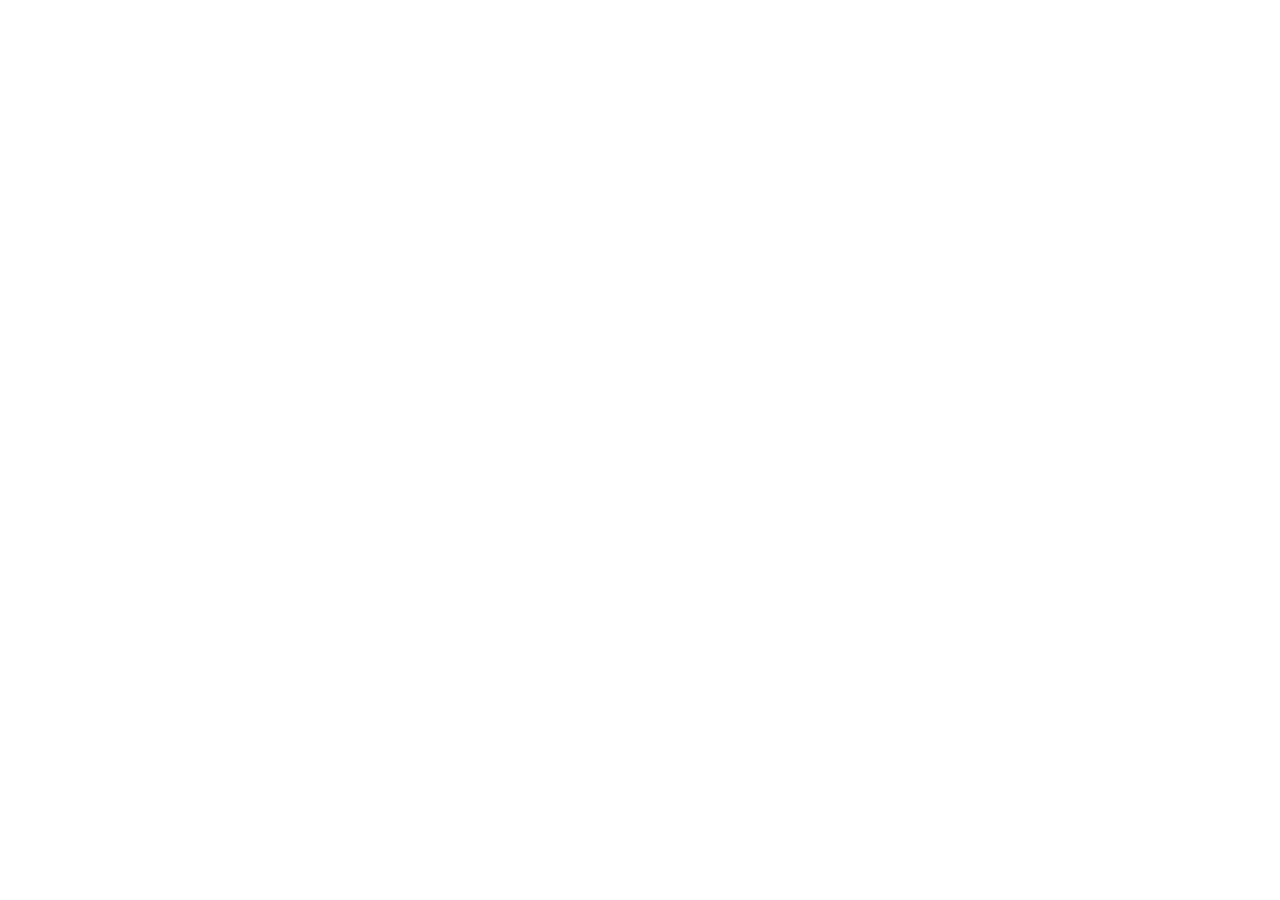
==== index.html @ e74fbfff "[作成]index" ====
<!DOCTYPE html>
<html lang="en">
<head>
    <meta charset="UTF-8">
    <meta name="viewport" content="width=device-width, initial-scale=1.0">
    <link rel="stylesheet" href="css/index.css">
    <title>こすもログ</title>
</head>
<body>

</body>
</html>
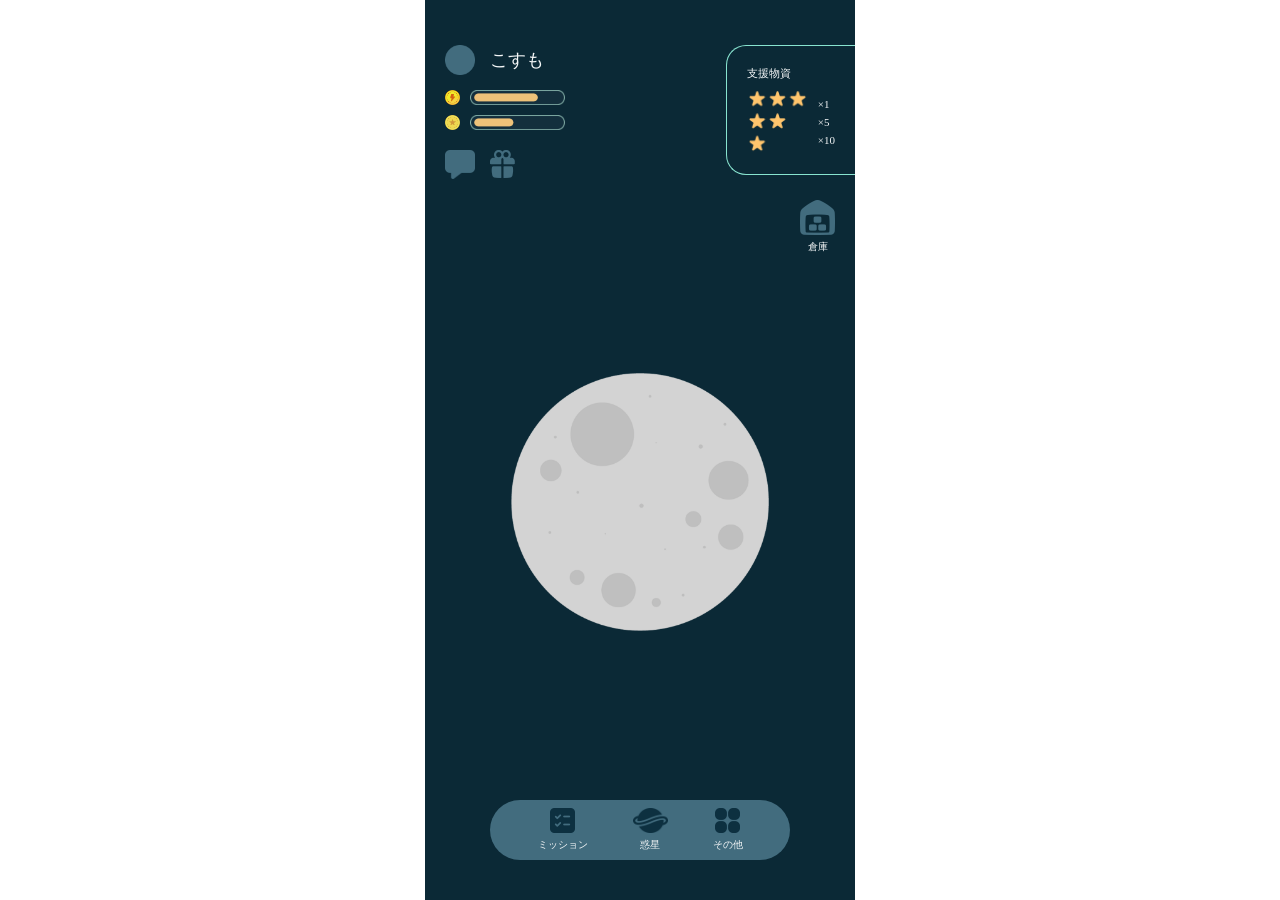
==== commit 2c67a673: "追加：index見た目" ====
--- a/index.html
+++ b/index.html
@@ -3,10 +3,85 @@
 <head>
     <meta charset="UTF-8">
     <meta name="viewport" content="width=device-width, initial-scale=1.0">
+    <link rel="stylesheet" href="css/ress.css">
     <link rel="stylesheet" href="css/index.css">
     <title>こすもログ</title>
 </head>
 <body>
+    <!-- スマホサイズ -->
+    <div class="contain">
+
+        <!-- 上情報 -->
+        <div class="topInfo">
+            <div>
+                <!-- 左上プロフィール -->
+                <div class="profile">
+                    <a href="#">
+                        <img src="img/icon.png" alt="" class="icon">
+                        <p class="name">こすも</p>
+                    </a>
+                </div>
+                <div class="info">
+                    <img src="img/level.png" alt="" class="level">
+                    <img src="img/gauge1.png" alt="" class="gauge">
+                </div>
+                <div class="info">
+                    <img src="img/coin.png" alt="" class="level">
+                    <img src="img/gauge2.png" alt="" class="gauge">
+                </div>
+                <div class="iconWrap">
+                    <a href="#"><img src="img/comment.png" alt="コメント" class="comment"></a>
+                    <a href="#"><img src="img/presentBox.png" alt="通知ボックス" class="present"></a>
+                </div>
+            </div>
+
+            <!-- 右上支援物資情報 -->
+            <div class="support">
+                <p class="starTitle">支援物資</p>
+                <div class="star">
+                    <img src="img/star.png" alt="">
+                    <div class="starTxt">
+                        <p>&times;1</p>
+                        <p>&times;5</p>
+                        <p>&times;10</p>
+                    </div>
+                </div>
+            </div>
+            <div class="storage">
+                <a href="#">
+                    <img src="img/storage.png" alt="">
+                    <p>倉庫</p>
+                </a>
+            </div>
+        </div>
+
+        <!-- 惑星 -->
+        <div class="planetWrap">
+            <img src="img/planetStart.png" alt="" class="planet">
+        </div>
+
+        <!-- 下バー -->
+        <div class="bottomBtns">
+            <div class="barTxt">
+                <a href="#">
+                    <img src="img/mission.png" alt="">
+                    <span>ミッション</span>
+                </a>
+            </div>
+            <div class="barTxt">
+                <a href="#">
+                    <img src="img/planet.png" alt="" class="planetBtn">
+                    <span>惑星</span>
+                </a>
+            </div>
+            <div class="barTxt">
+                <a href="#">
+                    <img src="img/others.png" alt="">
+                    <span>その他</span>
+                </a>
+            </div>
+        </div>
+    </div>
 
 </body>
 </html>
--- a/css/ress.css
+++ b/css/ress.css
@@ -0,0 +1,282 @@
+
+/* resset.dev • v5.0.2 */
+
+/* # =================================================================
+   # Global selectors
+   # ================================================================= */
+
+html {
+  box-sizing: border-box;
+  -webkit-text-size-adjust: 100%; /* Prevent adjustments of font size after orientation changes in iOS */
+  word-break: normal;
+  -moz-tab-size: 4;
+  tab-size: 4;
+}
+
+*,
+::before,
+::after {
+  background-repeat: no-repeat; /* Set `background-repeat: no-repeat` to all elements and pseudo elements */
+  box-sizing: inherit;
+}
+
+::before,
+::after {
+  text-decoration: inherit; /* Inherit text-decoration and vertical align to ::before and ::after pseudo elements */
+  vertical-align: inherit;
+}
+
+* {
+  padding: 0; /* Reset `padding` and `margin` of all elements */
+  margin: 0;
+}
+
+/* # =================================================================
+   # General elements
+   # ================================================================= */
+
+hr {
+  overflow: visible; /* Show the overflow in Edge and IE */
+  height: 0; /* Add the correct box sizing in Firefox */
+  color: inherit; /* Correct border color in Firefox. */
+}
+
+details,
+main {
+  display: block; /* Render the `main` element consistently in IE. */
+}
+
+summary {
+  display: list-item; /* Add the correct display in all browsers */
+}
+
+small {
+  font-size: 80%; /* Set font-size to 80% in `small` elements */
+}
+
+[hidden] {
+  display: none; /* Add the correct display in IE */
+}
+
+abbr[title] {
+  border-bottom: none; /* Remove the bottom border in Chrome 57 */
+  /* Add the correct text decoration in Chrome, Edge, IE, Opera, and Safari */
+  text-decoration: underline;
+  text-decoration: underline dotted;
+}
+
+a {
+  background-color: transparent; /* Remove the gray background on active links in IE 10 */
+}
+
+a:active,
+a:hover {
+  outline-width: 0; /* Remove the outline when hovering in all browsers */
+}
+
+code,
+kbd,
+pre,
+samp {
+  font-family: monospace, monospace; /* Specify the font family of code elements */
+}
+
+pre {
+  font-size: 1em; /* Correct the odd `em` font sizing in all browsers */
+}
+
+b,
+strong {
+  font-weight: bolder; /* Add the correct font weight in Chrome, Edge, and Safari */
+}
+
+/* https://gist.github.com/unruthless/413930 */
+sub,
+sup {
+  font-size: 75%;
+  line-height: 0;
+  position: relative;
+  vertical-align: baseline;
+}
+
+sub {
+  bottom: -0.25em;
+}
+
+sup {
+  top: -0.5em;
+}
+
+table {
+  border-color: inherit; /* Correct border color in all Chrome, Edge, and Safari. */
+  text-indent: 0; /* Remove text indentation in Chrome, Edge, and Safari */
+}
+
+iframe {
+  border-style: none;
+}
+
+/* # =================================================================
+   # Forms
+   # ================================================================= */
+
+input {
+  border-radius: 0;
+}
+
+[type='number']::-webkit-inner-spin-button,
+[type='number']::-webkit-outer-spin-button {
+  height: auto; /* Correct the cursor style of increment and decrement buttons in Chrome */
+}
+
+[type='search'] {
+  -webkit-appearance: textfield; /* Correct the odd appearance in Chrome and Safari */
+  outline-offset: -2px; /* Correct the outline style in Safari */
+}
+
+[type='search']::-webkit-search-decoration {
+  -webkit-appearance: none; /* Remove the inner padding in Chrome and Safari on macOS */
+}
+
+textarea {
+  overflow: auto; /* Internet Explorer 11+ */
+  resize: vertical; /* Specify textarea resizability */
+}
+
+button,
+input,
+optgroup,
+select,
+textarea {
+  font: inherit; /* Specify font inheritance of form elements */
+}
+
+optgroup {
+  font-weight: bold; /* Restore the font weight unset by the previous rule */
+}
+
+button {
+  overflow: visible; /* Address `overflow` set to `hidden` in IE 8/9/10/11 */
+}
+
+button,
+select {
+  text-transform: none; /* Firefox 40+, Internet Explorer 11- */
+}
+
+/* Apply cursor pointer to button elements */
+button,
+[type='button'],
+[type='reset'],
+[type='submit'],
+[role='button'] {
+  cursor: pointer;
+}
+
+/* Remove inner padding and border in Firefox 4+ */
+button::-moz-focus-inner,
+[type='button']::-moz-focus-inner,
+[type='reset']::-moz-focus-inner,
+[type='submit']::-moz-focus-inner {
+  border-style: none;
+  padding: 0;
+}
+
+/* Replace focus style removed in the border reset above */
+button:-moz-focusring,
+[type='button']::-moz-focus-inner,
+[type='reset']::-moz-focus-inner,
+[type='submit']::-moz-focus-inner {
+  outline: 1px dotted ButtonText;
+}
+
+button,
+html [type='button'], /* Prevent a WebKit bug where (2) destroys native `audio` and `video`controls in Android 4 */
+[type='reset'],
+[type='submit'] {
+  -webkit-appearance: button; /* Correct the inability to style clickable types in iOS */
+}
+
+/* Remove the default button styling in all browsers */
+button,
+input,
+select,
+textarea {
+  background-color: transparent;
+  border-style: none;
+}
+
+a:focus,
+button:focus,
+input:focus,
+select:focus,
+textarea:focus {
+  outline-width: 0;
+}
+
+/* Style select like a standard input */
+select {
+  -moz-appearance: none; /* Firefox 36+ */
+  -webkit-appearance: none; /* Chrome 41+ */
+}
+
+select::-ms-expand {
+  display: none; /* Internet Explorer 11+ */
+}
+
+select::-ms-value {
+  color: currentColor; /* Internet Explorer 11+ */
+}
+
+legend {
+  border: 0; /* Correct `color` not being inherited in IE 8/9/10/11 */
+  color: inherit; /* Correct the color inheritance from `fieldset` elements in IE */
+  display: table; /* Correct the text wrapping in Edge and IE */
+  max-width: 100%; /* Correct the text wrapping in Edge and IE */
+  white-space: normal; /* Correct the text wrapping in Edge and IE */
+  max-width: 100%; /* Correct the text wrapping in Edge 18- and IE */
+}
+
+::-webkit-file-upload-button {
+  /* Correct the inability to style clickable types in iOS and Safari */
+  -webkit-appearance: button;
+  color: inherit;
+  font: inherit; /* Change font properties to `inherit` in Chrome and Safari */
+}
+
+/* Replace pointer cursor in disabled elements */
+[disabled] {
+  cursor: default;
+}
+
+/* # =================================================================
+   # Specify media element style
+   # ================================================================= */
+
+img {
+  border-style: none; /* Remove border when inside `a` element in IE 8/9/10 */
+}
+
+/* Add the correct vertical alignment in Chrome, Firefox, and Opera */
+progress {
+  vertical-align: baseline;
+}
+
+/* # =================================================================
+   # Accessibility
+   # ================================================================= */
+
+/* Specify the progress cursor of updating elements */
+[aria-busy='true'] {
+  cursor: progress;
+}
+
+/* Specify the pointer cursor of trigger elements */
+[aria-controls] {
+  cursor: pointer;
+}
+
+/* Specify the unstyled cursor of disabled, not-editable, or otherwise inoperable elements */
+[aria-disabled='true'] {
+  cursor: default;
+}
--- a/css/index.css
+++ b/css/index.css
@@ -0,0 +1,161 @@
+:root{
+    --bg: #0B2936;
+    --bg-btn: #426C7E;
+    --main-Txt: #F5F7F8;
+    --border: #88E4D0;
+}
+html{
+    font-size: 62.5%;
+}
+a{
+    text-decoration: none;
+}
+li{
+    list-style: none;
+}
+
+.contain{
+    width: 100%;
+    max-width: 430px;  
+    min-width: 380px;
+    min-height: 100vh;
+    margin: 0 auto;
+    padding: 20px 0;
+    background: var(--bg);
+    overflow: hidden;
+    position: relative;
+}
+
+.topInfo{
+    display: flex;
+    padding: 25px 0 20px 20px;
+}
+
+.profile{
+    padding-bottom: 15px;
+    a{
+        display: flex;
+        align-items: center;
+        gap: 15px;
+        .icon{
+            width: 30px;
+        }
+        .name{
+            color: var(--main-Txt);
+            font-size: 1.8rem;
+        }
+    }
+}
+.info{
+    display: flex;
+    gap: 10px;
+    padding-bottom: 10px;
+    .level{
+        width: 15px;
+    }
+    .gauge{
+        width: 95px;
+    }
+}
+.iconWrap{
+    display: flex;
+    gap: 15px;
+    padding-top: 10px;
+    .comment{
+        width: 30px;
+    }
+    .present{
+        width: 25px;
+    }
+}
+
+.support{
+    position: absolute;
+    right: 0;
+    padding: 20px;
+    color: var(--main-Txt);
+    font-size: 1.1rem;
+    border: 1px solid var(--border);
+    border-right: none;
+    border-radius: 20px 0 0 20px;
+    .starTitle{
+        padding-bottom: 8px;
+    }
+    .star{
+        display: flex;
+        align-items: center;
+        gap: 10px;
+        img{
+            height: 65px;
+        }
+        .starTxt{
+            p{
+                padding: 3px 0;
+            }
+        }
+    }
+}
+.storage{
+    position: absolute;
+    top: 200px;
+    right: 20px;
+    a{
+        display: flex;
+        align-items: center;
+        flex-direction: column;
+        img{
+            width: 35px;
+            padding-bottom: 5px;
+        }
+        p{
+            color: var(--main-Txt);
+            font-size: 1rem;
+        }
+    }
+}
+
+.planetWrap{
+    display: flex;
+    justify-content: center;
+    padding-top: 40%;
+    .planet{
+        width: 60%;
+    }
+}
+
+/* 下バー */
+.bottomBtns{
+    margin: 0 auto;
+    display: flex;
+    justify-content: center;
+    align-items: center;
+    gap: 45px;
+    position: fixed;
+    bottom: 40px;
+    left: 50%;
+    transform: translateX(-50%);
+    max-width: 300px;
+    min-width: 260px;
+    width: 60%;
+    height: 60px;
+    border-radius: 35px;
+    background: var(--bg-btn);
+    .barTxt{
+        a{
+            display: flex;
+            align-items: center;
+            flex-direction: column;
+            gap: 5px;
+            width: 100%;
+            height: 100%;
+            color: var(--main-Txt);
+        }
+    }
+    img{
+        width: 25px;
+        height: 25px;
+    }
+    .planetBtn{
+        width: 35px;
+    }
+}
